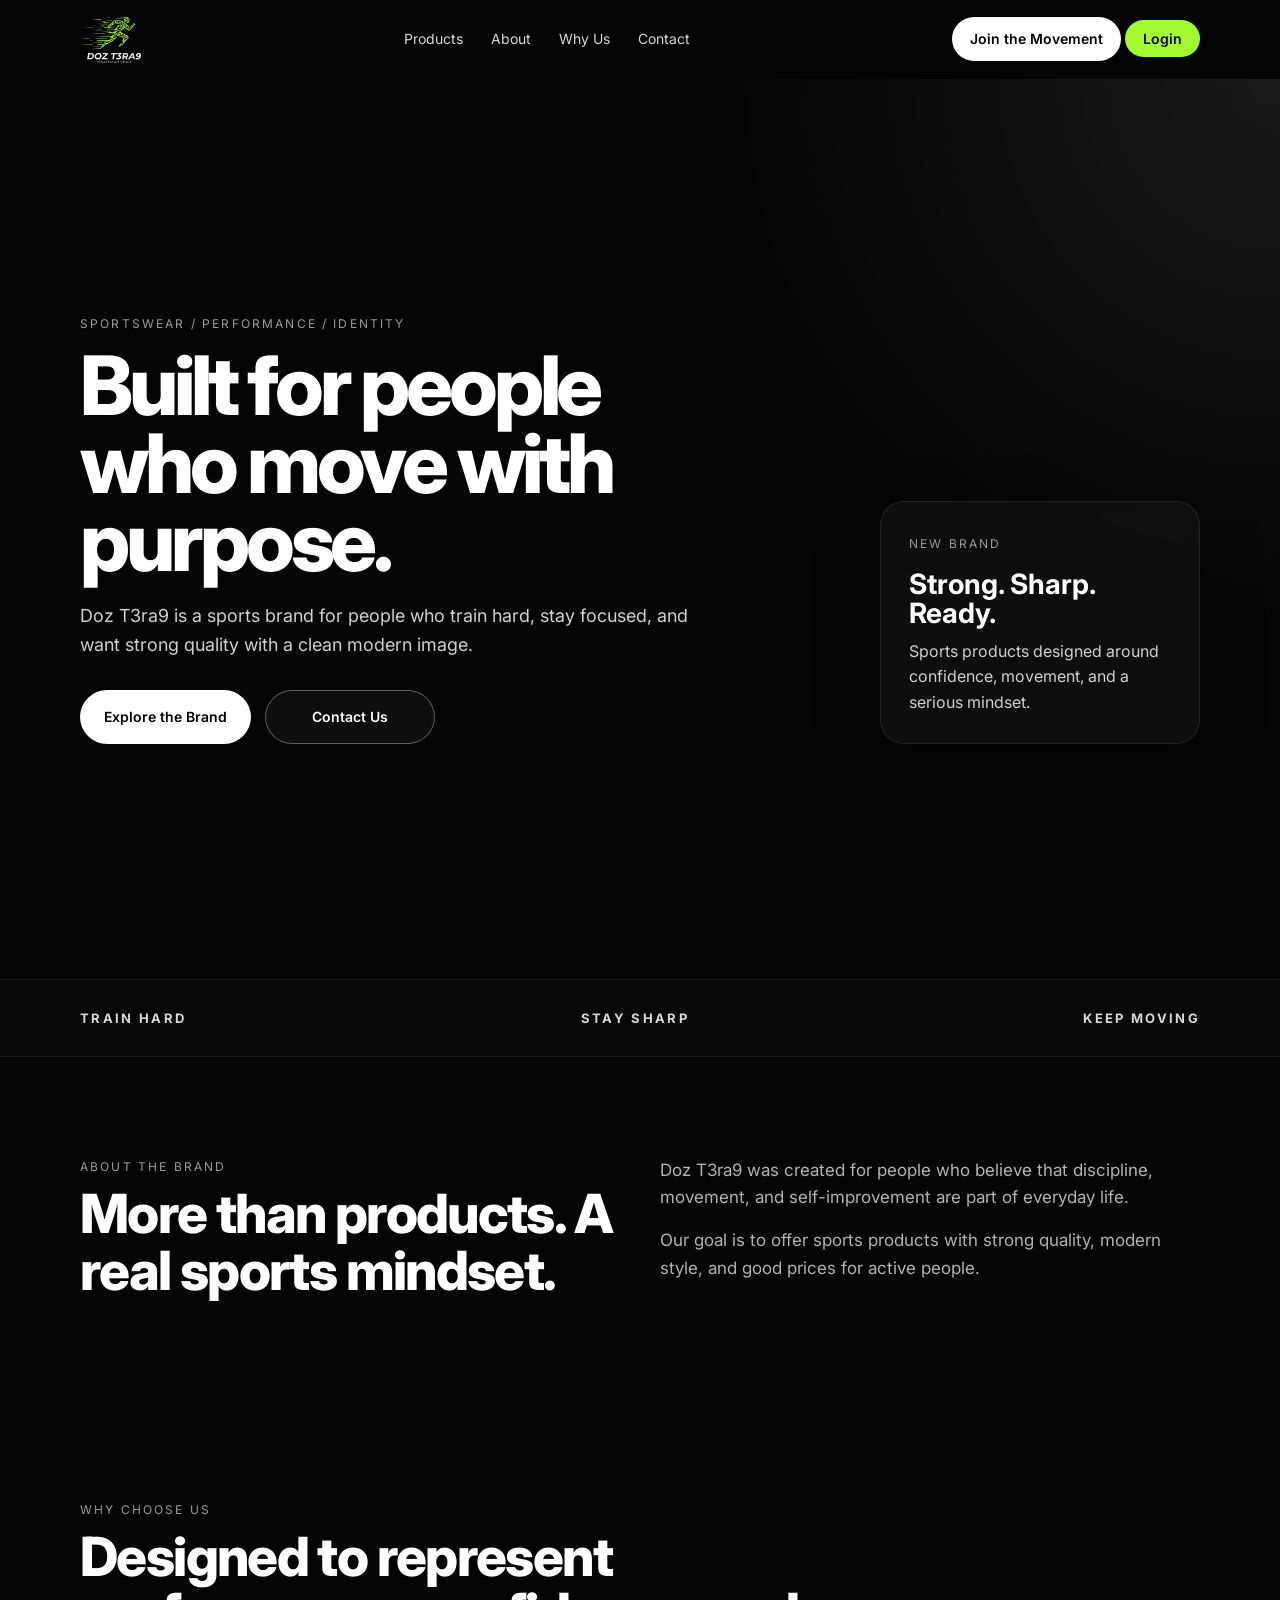
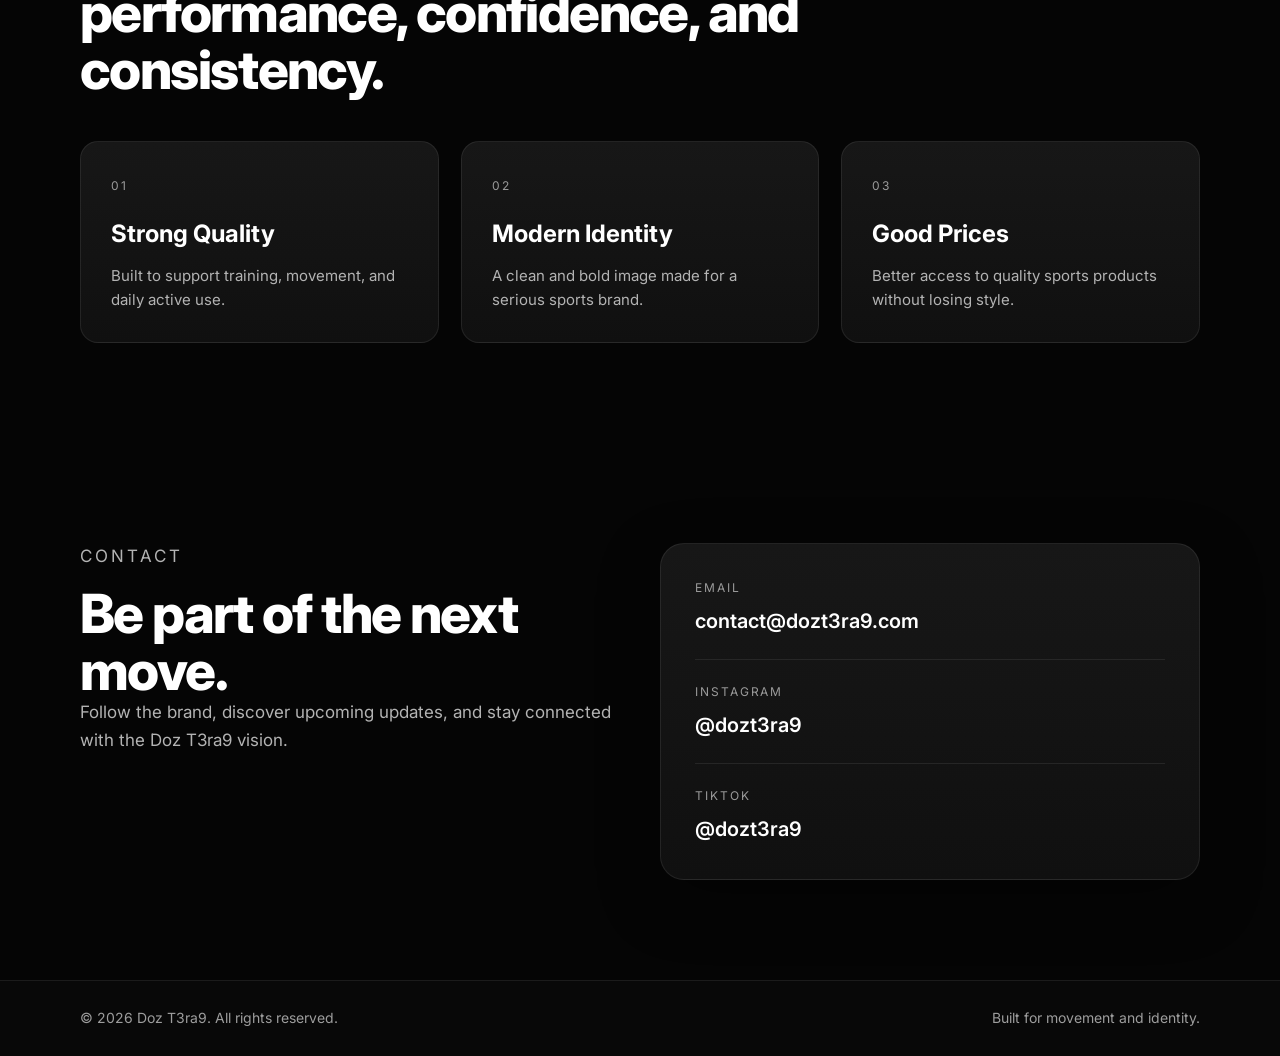
==== index.html @ 6616619d "Add files via upload" ====
<!DOCTYPE html>
<html lang="en">
<head>
  <meta charset="UTF-8" />
  <meta name="viewport" content="width=device-width, initial-scale=1.0" />
  <title>Doz T3ra9</title>
  <meta
    name="description"
    content="Doz T3ra9 is a modern sports brand built for performance, confidence, and movement."
  />
  <link rel="preconnect" href="https://fonts.googleapis.com" />
  <link rel="preconnect" href="https://fonts.gstatic.com" crossorigin />
  <link
    href="https://fonts.googleapis.com/css2?family=Inter:wght@400;500;600;700;800&display=swap"
    rel="stylesheet"
  />
  <link rel="stylesheet" href="style.css" />
</head>
<body>
  <header class="header">
    <div class="container header-container">
      <a href="#home" class="logo">
        <img src="images/logo.png" alt="Doz T3ra9 logo">
      </a>

      <nav class="nav">
  <a href="products.html">Products</a>
  <a href="#about">About</a>
  <a href="#values">Why Us</a>
  <a href="#contact">Contact</a>
</nav>

<div class="header-actions">
  
  <a href="#contact" class="header-cta">Join the Movement</a>
  <a href="login.html" class="header-login">Login</a>
</div>

      <button class="menu-toggle" id="menu-toggle">☰</button>
    </div>

    <div class="mobile-menu" id="mobile-menu">
  <a href="products.html">Products</a>
  <a href="#about">About</a>
  <a href="#values">Why Us</a>
  <a href="#contact">Contact</a>
</div>
  </header>

  <main>
    <section class="hero" id="home">
      <div class="hero-overlay"></div>

      <div class="container hero-container">
        <div class="hero-text reveal">
          <p class="eyebrow">SPORTSWEAR / PERFORMANCE / IDENTITY</p>
          <h1>Built for people who move with purpose.</h1>
          <p class="hero-description">
            Doz T3ra9 is a sports brand for people who train hard, stay focused,
            and want strong quality with a clean modern image.
          </p>

          <div class="hero-buttons">
            <a href="#about" class="btn btn-primary">Explore the Brand</a>
            <a href="#contact" class="btn btn-secondary">Contact Us</a>
          </div>
        </div>

        <div class="hero-card reveal">
          <span class="mini-label">NEW BRAND</span>
          <h3>Strong. Sharp. Ready.</h3>
          <p>
            Sports products designed around confidence, movement, and a serious mindset.
          </p>
        </div>
      </div>
    </section>

    <section class="brand-strip">
      <div class="container brand-strip-container">
        
        <span>TRAIN HARD</span>
        <span>STAY SHARP</span>
        <span>KEEP MOVING</span>
      </div>
    </section>

    <section class="about section" id="about">
      <div class="container about-grid">
        <div class="about-left reveal">
          <p class="section-label">ABOUT THE BRAND</p>
          <h2>More than products. A real sports mindset.</h2>
        </div>

        <div class="about-right reveal">
          <p>
            Doz T3ra9 was created for people who believe that discipline,
            movement, and self-improvement are part of everyday life.
          </p>
          <p>
            Our goal is to offer sports products with strong quality,
            modern style, and good prices for active people.
          </p>
        </div>
      </div>
    </section>

    <section class="values section" id="values">
      <div class="container">
        <div class="section-head reveal">
          <p class="section-label">WHY CHOOSE US</p>
          <h2>Designed to represent performance, confidence, and consistency.</h2>
        </div>

        <div class="values-grid">
          <article class="value-card reveal">
            <span class="value-number">01</span>
            <h3>Strong Quality</h3>
            <p>
              Built to support training, movement, and daily active use.
            </p>
          </article>

          <article class="value-card reveal">
            <span class="value-number">02</span>
            <h3>Modern Identity</h3>
            <p>
              A clean and bold image made for a serious sports brand.
            </p>
          </article>

          <article class="value-card reveal">
            <span class="value-number">03</span>
            <h3>Good Prices</h3>
            <p>
              Better access to quality sports products without losing style.
            </p>
          </article>
        </div>
      </div>
    </section>

    <section class="contact section" id="contact">
      <div class="container contact-grid">
        <div class="contact-text reveal">
          <p class="section-label">CONTACT</p>
          <h2>Be part of the next move.</h2>
          <p>
            Follow the brand, discover upcoming updates, and stay connected with
            the Doz T3ra9 vision.
          </p>
        </div>

        <div class="contact-card reveal">
          <div class="contact-item">
            <span>Email</span>
            <p>contact@dozt3ra9.com</p>
          </div>

          <div class="contact-item">
            <span>Instagram</span>
            <p>@dozt3ra9</p>
          </div>

          <div class="contact-item">
            <span>TikTok</span>
            <p>@dozt3ra9</p>
          </div>
        </div>
      </div>
    </section>
  </main>

  <footer class="footer">
    <div class="container footer-container">
      <p>© 2026 Doz T3ra9. All rights reserved.</p>
      <p>Built for movement and identity.</p>
    </div>
  </footer>

  <script src="script.js"></script>
</body>
</html>
---- style.css ----
:root {
  --bg: #050505;
  --surface: #101010;
  --surface-2: #171717;
  --text: #ffffff;
  --muted: #b3b3b3;
  --line: rgba(255, 255, 255, 0.08);
  --accent: #ffffff;
  --shadow: 0 20px 60px rgba(0, 0, 0, 0.35);
  --radius: 18px;
}

* {
  margin: 0;
  padding: 0;
  box-sizing: border-box;
}

html {
  scroll-behavior: smooth;
}

body {
  font-family: "Inter", sans-serif;
  background: var(--bg);
  color: var(--text);
  line-height: 1.6;
}

a {
  color: inherit;
  text-decoration: none;
}

img {
  max-width: 100%;
  display: block;
}

.container {
  width: min(1120px, 90%);
  margin: 0 auto;
}

.section {
  padding: 100px 0;
}

.section-label,
.eyebrow,
.mini-label,
.value-number {
  font-size: 12px;
  letter-spacing: 0.18em;
  text-transform: uppercase;
  color: #9a9a9a;
}

.section-head {
  max-width: 760px;
  margin-bottom: 42px;
}

.section-head h2,
.about-left h2,
.contact-text h2 {
  font-size: clamp(32px, 5vw, 54px);
  line-height: 1.05;
  font-weight: 800;
  letter-spacing: -0.03em;
  margin-top: 10px;
}

/* Header */
.header {
  position: sticky;
  top: 0;
  z-index: 1000;
  backdrop-filter: blur(14px);
  background: rgba(5, 5, 5, 0.72);
  border-bottom: 1px solid transparent;
  transition: 0.3s ease;
}

.header.scrolled {
  border-bottom: 1px solid var(--line);
  box-shadow: 0 12px 30px rgba(0, 0, 0, 0.22);
}

.header-container {
  min-height: 78px;
  display: flex;
  align-items: center;
  justify-content: space-between;
  gap: 20px;
}

.logo {
  display: flex;
  align-items: center;
}

.logo img {
  height: 52px;
  width: auto;
  display: block;
  object-fit: contain;
  transition: transform 0.3s ease, filter 0.3s ease;
}

.logo img:hover {
  transform: scale(1.06);
  filter: drop-shadow(0 0 10px rgba(0, 255, 136, 0.45));
}


.nav {
  display: flex;
  align-items: center;
  gap: 28px;
}

.nav a {
  color: #d8d8d8;
  font-size: 14px;
  transition: 0.25s ease;
}

.nav a:hover {
  color: var(--text);
}

.header-cta,
.btn {
  display: inline-flex;
  align-items: center;
  justify-content: center;
  border-radius: 999px;
  transition: 0.25s ease;
  font-weight: 600;
}

.header-cta {
  padding: 11px 18px;
  background: var(--accent);
  color: #000;
  font-size: 14px;
  border-radius: 999px;
  transition: transform 0.25s ease, box-shadow 0.25s ease;
}

.header-cta:hover {
  transform: translateY(-2px);
  box-shadow: 0 10px 20px rgba(255, 255, 255, 0.18);
}




.header-login {
  padding: 10px 18px;
  border-radius: 999px;
  background: #a2fa33;
  color: black;
  font-size: 14px;
  font-weight: 600;
  transition: transform 0.25s ease, box-shadow 0.25s ease;
}

.header-login:hover {
  transform: translateY(-2px) scale(1.03);
  box-shadow: 0 0 15px rgba(0, 255, 136, 0.6);
}




.header-cta:hover {
  transform: translateY(-2px);
}

.menu-toggle {
  display: none;
  background: transparent;
  border: none;
  color: white;
  font-size: 26px;
  cursor: pointer;
}

.mobile-menu {
  display: none;
  border-top: 1px solid var(--line);
  background: rgba(5, 5, 5, 0.96);
  padding: 10px 5%;
}



.mobile-menu a {
  display: block;
  padding: 14px 0;
  color: #ddd;
  border-bottom: 1px solid rgba(255, 255, 255, 0.05);
}

.mobile-menu.show {
  display: block;
}

/* Hero */
.hero {
  position: relative;
  min-height: 100vh;
  display: flex;
  align-items: center;
  overflow: hidden;
  background:
    linear-gradient(to right, rgba(5, 5, 5, 0.88), rgba(5, 5, 5, 0.55)),
    url("https://images.unsplash.com/photo-1517836357463-d25dfeac3438?auto=format&fit=crop&w=1600&q=80")
    center/cover no-repeat;
}

.hero-overlay {
  position: absolute;
  inset: 0;
  background:
    radial-gradient(circle at top right, rgba(255, 255, 255, 0.08), transparent 35%),
    linear-gradient(to top, rgba(5, 5, 5, 0.8), transparent);
  pointer-events: none;
}

.hero-container {
  position: relative;
  z-index: 1;
  display: grid;
  grid-template-columns: 1.25fr 0.75fr;
  gap: 36px;
  align-items: end;
  padding: 60px 0;
}

.hero-text {
  max-width: 760px;
}

.hero h1 {
  margin-top: 14px;
  font-size: clamp(42px, 7vw, 82px);
  line-height: 0.95;
  font-weight: 800;
  letter-spacing: -0.05em;
}

.hero-description {
  margin-top: 22px;
  max-width: 620px;
  font-size: 18px;
  color: #d0d0d0;
}

.hero-buttons {
  display: flex;
  flex-wrap: wrap;
  gap: 14px;
  margin-top: 30px;
}

.btn {
  min-width: 170px;
  padding: 15px 24px;
  font-size: 14px;
}

.btn-primary {
  background: #fff;
  color: #000;
}

.btn-primary:hover {
  transform: translateY(-3px);
}

.btn-secondary {
  border: 1px solid rgba(255, 255, 255, 0.32);
  color: white;
  background: rgba(255, 255, 255, 0.04);
}

.btn-secondary:hover {
  background: rgba(255, 255, 255, 0.08);
}

.hero-card {
  justify-self: end;
  max-width: 320px;
  background: rgba(18, 18, 18, 0.72);
  border: 1px solid rgba(255, 255, 255, 0.08);
  border-radius: 24px;
  padding: 28px;
  box-shadow: var(--shadow);
  backdrop-filter: blur(8px);
}

.hero-card h3 {
  margin: 14px 0 10px;
  font-size: 28px;
  line-height: 1.05;
  font-weight: 700;
}

.hero-card p {
  color: #d0d0d0;
}

/* Brand strip */
.brand-strip {
  border-top: 1px solid var(--line);
  border-bottom: 1px solid var(--line);
  background: #080808;
}

.brand-strip-container {
  min-height: 76px;
  display: flex;
  flex-wrap: wrap;
  align-items: center;
  justify-content: space-between;
  gap: 18px;
  font-size: 13px;
  font-weight: 700;
  letter-spacing: 0.18em;
  text-transform: uppercase;
  color: #d8d8d8;
}

/* About / Contact */
.about-grid,
.contact-grid {
  display: grid;
  grid-template-columns: 1fr 1fr;
  gap: 40px;
  align-items: start;
}

.about-right p,
.contact-text p {
  color: var(--muted);
  font-size: 17px;
  margin-bottom: 16px;
  max-width: 560px;
}

/* Values */
.values-grid {
  display: grid;
  grid-template-columns: repeat(3, 1fr);
  gap: 22px;
}

.value-card {
  background: linear-gradient(180deg, var(--surface-2), var(--surface));
  border: 1px solid var(--line);
  border-radius: var(--radius);
  padding: 30px;
  transition: transform 0.3s ease, border-color 0.3s ease, box-shadow 0.3s ease;
}

.value-card:hover {
  transform: translateY(-8px);
  border-color: rgba(0, 255, 136, 0.35);
  box-shadow: 0 18px 35px rgba(0, 0, 0, 0.3);
}


.value-card h3 {
  margin: 18px 0 10px;
  font-size: 24px;
  font-weight: 700;
}

.value-card p {
  color: var(--muted);
  font-size: 15px;
}

/* Contact card */
.contact-card {
  background: linear-gradient(180deg, #171717, #101010);
  border: 1px solid var(--line);
  border-radius: 24px;
  padding: 34px;
  box-shadow: var(--shadow);
}

.contact-item + .contact-item {
  margin-top: 22px;
  padding-top: 22px;
  border-top: 1px solid rgba(255, 255, 255, 0.08);
}

.contact-item span {
  display: block;
  color: #9a9a9a;
  font-size: 12px;
  text-transform: uppercase;
  letter-spacing: 0.16em;
  margin-bottom: 8px;
}

.contact-item p {
  font-size: 20px;
  font-weight: 600;
}

/* Footer */
.footer {
  border-top: 1px solid var(--line);
  padding: 26px 0;
  background: #080808;
}

.footer-container {
  display: flex;
  justify-content: space-between;
  gap: 20px;
  flex-wrap: wrap;
  color: #9d9d9d;
  font-size: 14px;
}

/* Reveal */
.reveal {
  opacity: 0;
  transform: translateY(34px);
  transition: opacity 0.8s ease, transform 0.8s ease;
}

.reveal.active {
  opacity: 1;
  transform: translateY(0);
}

/* Responsive */
@media (max-width: 980px) {
  .hero-container,
  .about-grid,
  .contact-grid,
  .values-grid,
  .products-grid {
    grid-template-columns: 1fr;
  }

  .product-card,
  .hero-card {
    width: 100%;
    max-width: 100%;
  }

  .hero-card {
    justify-self: start;
  }

  .nav,
  .header-actions {
    display: none;
  }

  .menu-toggle {
    display: block;
  }

  .section {
    padding: 80px 0;
  }

  .brand-strip-container {
    justify-content: center;
  }
}


@media (max-width: 640px) {
  .header-container {
    min-height: 70px;
  }

  .hero {
    min-height: 92vh;
  }

  .hero-description {
    font-size: 16px;
  }

  .btn {
    width: 100%;
  }

  .hero-buttons {
    flex-direction: column;
  }

  .contact-card,
  .value-card,
  .hero-card {
    border-radius: 18px;
  }

  .logo img {
    height: 28px;
  }
}
 @media (max-width: 640px) {
  .header-container {
    min-height: 70px;
  }

  .hero {
    min-height: 92vh;
  }

  .hero-description {
    font-size: 16px;
  }

  .btn {
    width: 100%;
  }

  .hero-buttons {
    flex-direction: column;
  }

  .contact-card,
  .value-card,
  .hero-card,
  .product-card {
    border-radius: 18px;
  }

  .logo img {
    height: 28px;
  }
}

@keyframes fadeUp {
  from {
    opacity: 0;
    transform: translateY(35px);
  }
  to {
    opacity: 1;
    transform: translateY(0);
  }
}

.hero-text {
  animation: fadeUp 1s ease forwards;
}

.hero-card {
  animation: fadeUp 1.2s ease forwards;
}

.products-grid {
  display: grid;
  grid-template-columns: repeat(3, 1fr);
  gap: 25px;
  margin-top: 30px;
}

.product-card {
  background: #111;
  padding: 20px;
  border-radius: 10px;
  text-align: center;
  transition: 0.3s ease;
}

.product-card img {
  width: 100%;
  height: 220px;
  object-fit: cover;
  border-radius: 12px;
  margin-bottom: 15px;
}

.product-card h3 {
  margin-top: 15px;
}

.product-card p {
  opacity: 0.7;
  font-size: 14px;
}

.price {
  display: block;
  margin: 10px 0;
  font-weight: bold;
  color: #a2fa33;
}

.buy-btn {
  padding: 10px 15px;
  border: none;
  border-radius: 20px;
  background: #a2fa33;
  color: black;
  font-weight: 600;
  cursor: pointer;
  transition: transform 0.25s ease, box-shadow 0.25s ease;
}

.buy-btn:hover {
  transform: translateY(-2px) scale(1.03);
  box-shadow: 0 0 15px rgba(162, 250, 51, 0.6);
}

.product-card:hover {
  transform: translateY(-10px) scale(1.02);
  box-shadow: 0 20px 40px rgba(0, 0, 0, 0.4);
}
@media (max-width: 768px) {
  .products-grid {
    grid-template-columns: 1fr !important;
    gap: 20px;
  }

  .product-card {
    width: 100%;
    max-width: 100%;
  }

  .product-card img {
    width: 100%;
    height: 260px;
    object-fit: cover;
  }

  .product-card h3,
  .product-card p,
  .price,
  .buy-btn {
    text-align: center;
  }
}
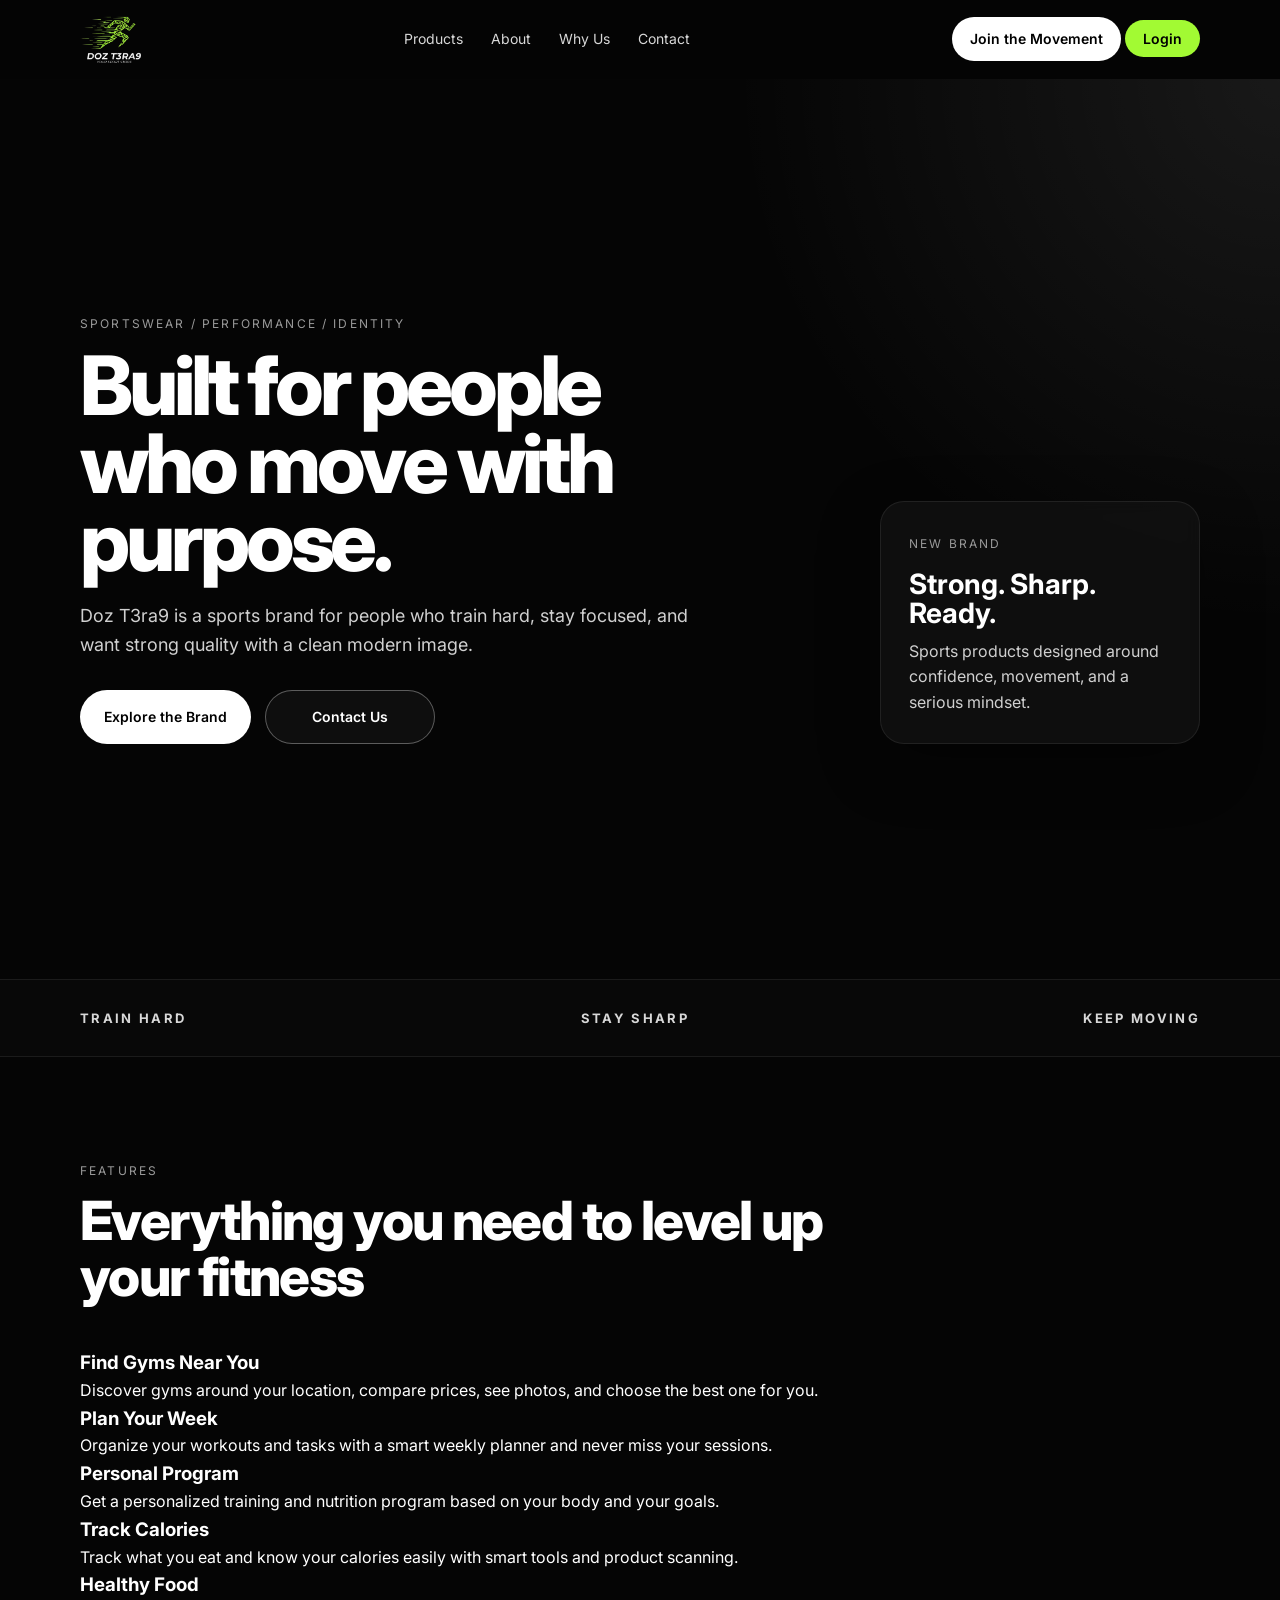
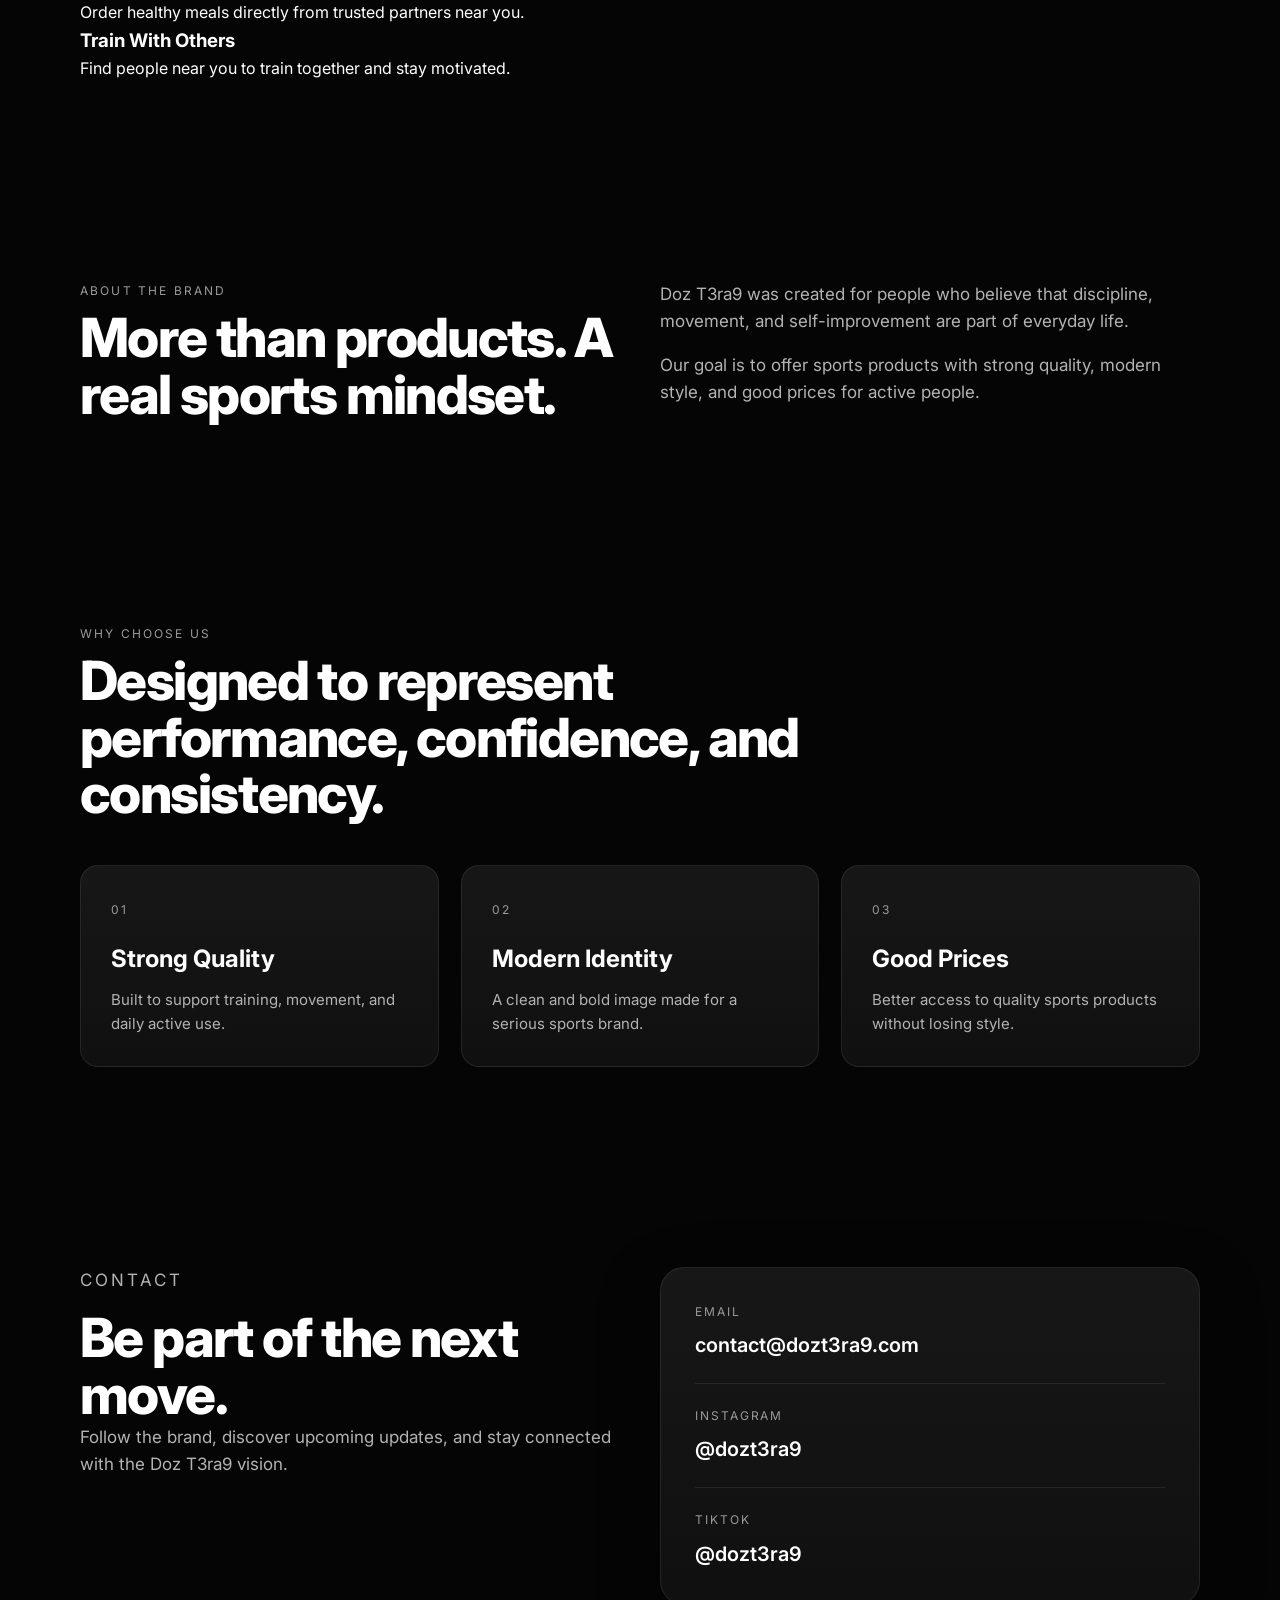
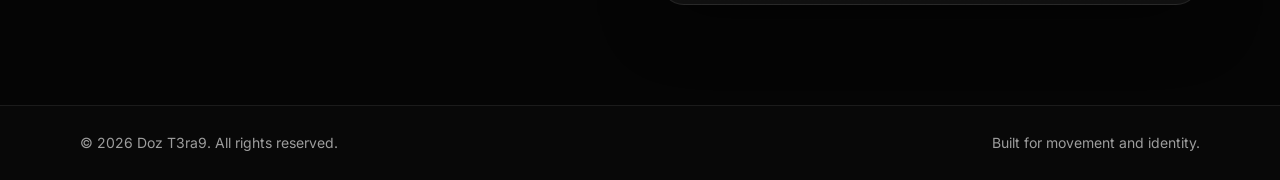
==== commit f9948bed: "Update index.html" ====
--- a/index.html
+++ b/index.html
@@ -84,6 +84,50 @@
         <span>KEEP MOVING</span>
       </div>
     </section>
+    <section class="features section" id="features">
+  <div class="container">
+
+    <div class="section-head reveal">
+      <span class="section-label">Features</span>
+      <h2>Everything you need to level up your fitness</h2>
+    </div>
+
+    <div class="features-grid">
+
+      <div class="feature-card reveal">
+        <h3>Find Gyms Near You</h3>
+        <p>Discover gyms around your location, compare prices, see photos, and choose the best one for you.</p>
+      </div>
+
+      <div class="feature-card reveal">
+        <h3>Plan Your Week</h3>
+        <p>Organize your workouts and tasks with a smart weekly planner and never miss your sessions.</p>
+      </div>
+
+      <div class="feature-card reveal">
+        <h3>Personal Program</h3>
+        <p>Get a personalized training and nutrition program based on your body and your goals.</p>
+      </div>
+
+      <div class="feature-card reveal">
+        <h3>Track Calories</h3>
+        <p>Track what you eat and know your calories easily with smart tools and product scanning.</p>
+      </div>
+
+      <div class="feature-card reveal">
+        <h3>Healthy Food</h3>
+        <p>Order healthy meals directly from trusted partners near you.</p>
+      </div>
+
+      <div class="feature-card reveal">
+        <h3>Train With Others</h3>
+        <p>Find people near you to train together and stay motivated.</p>
+      </div>
+
+    </div>
+
+  </div>
+</section>
 
     <section class="about section" id="about">
       <div class="container about-grid">
@@ -179,5 +223,6 @@
   </footer>
 
   <script src="script.js"></script>
+<!-- update -->
 </body>
-</html>+</html>
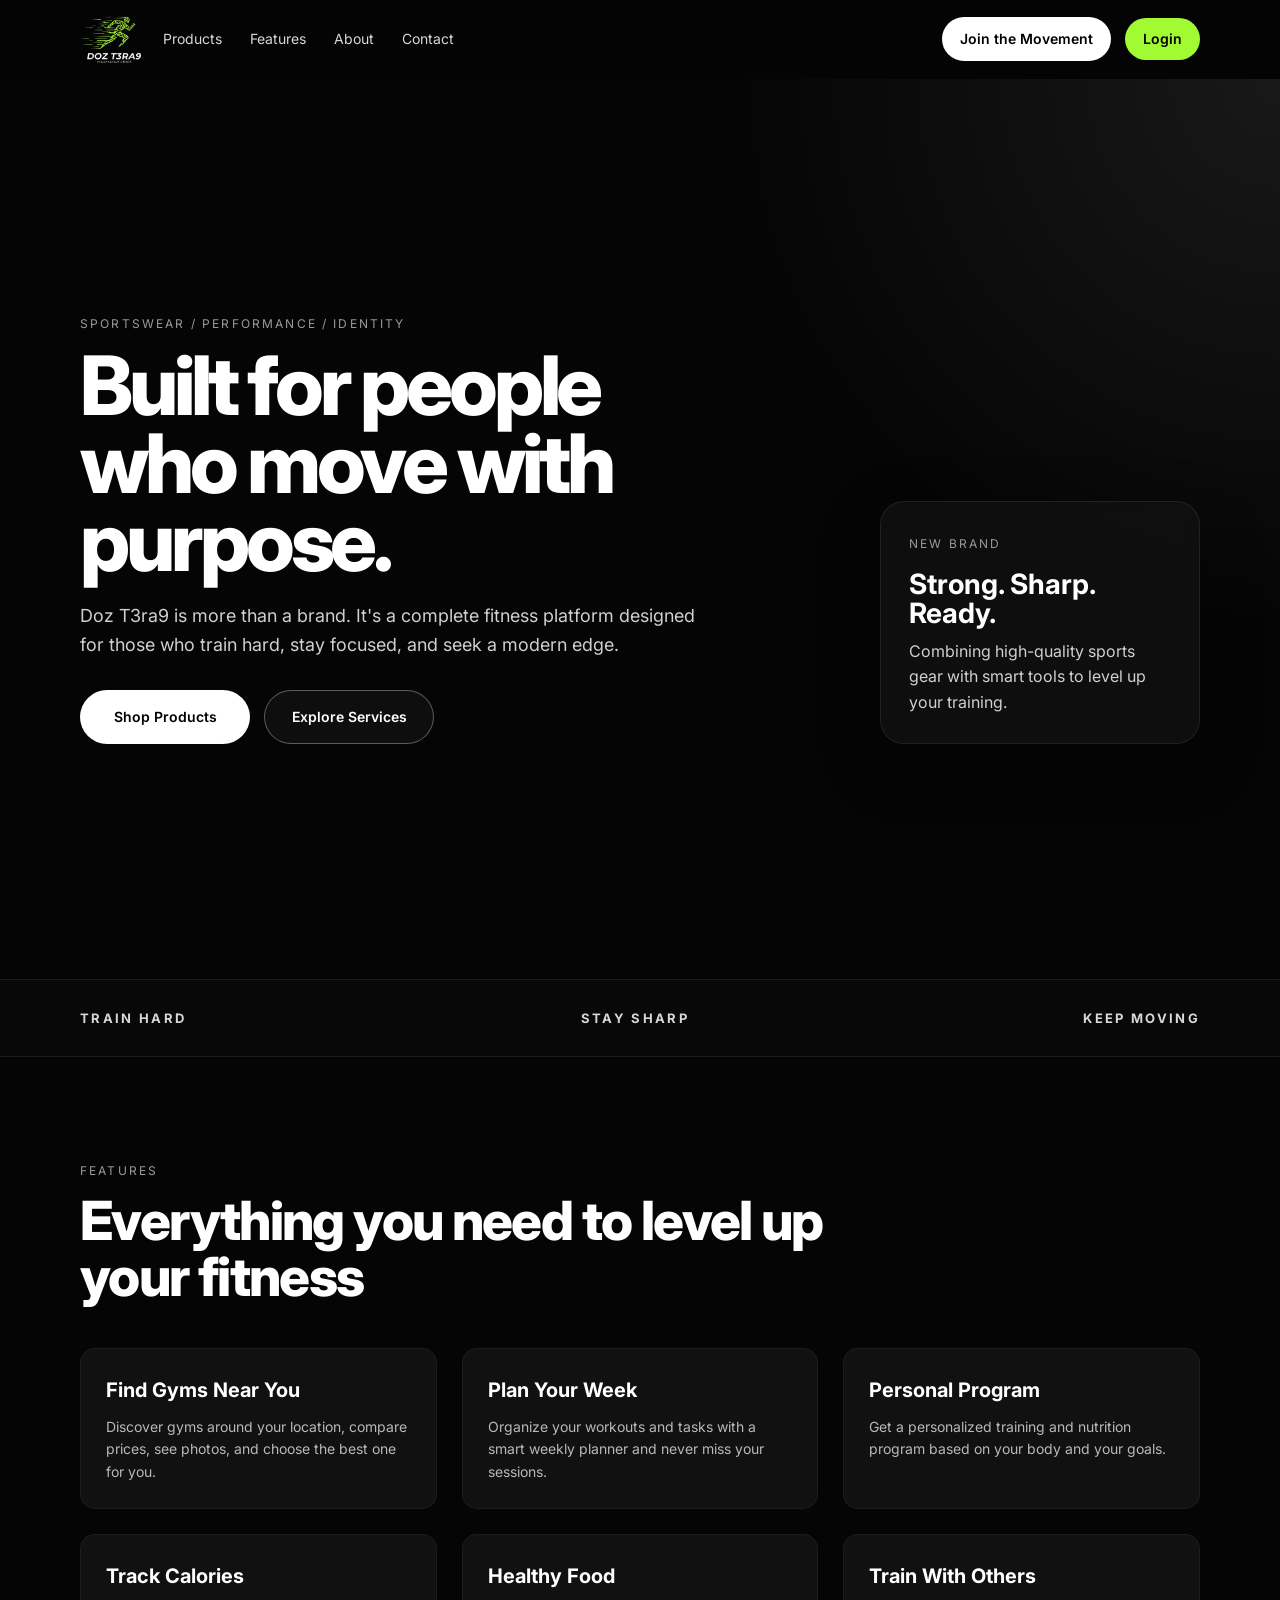
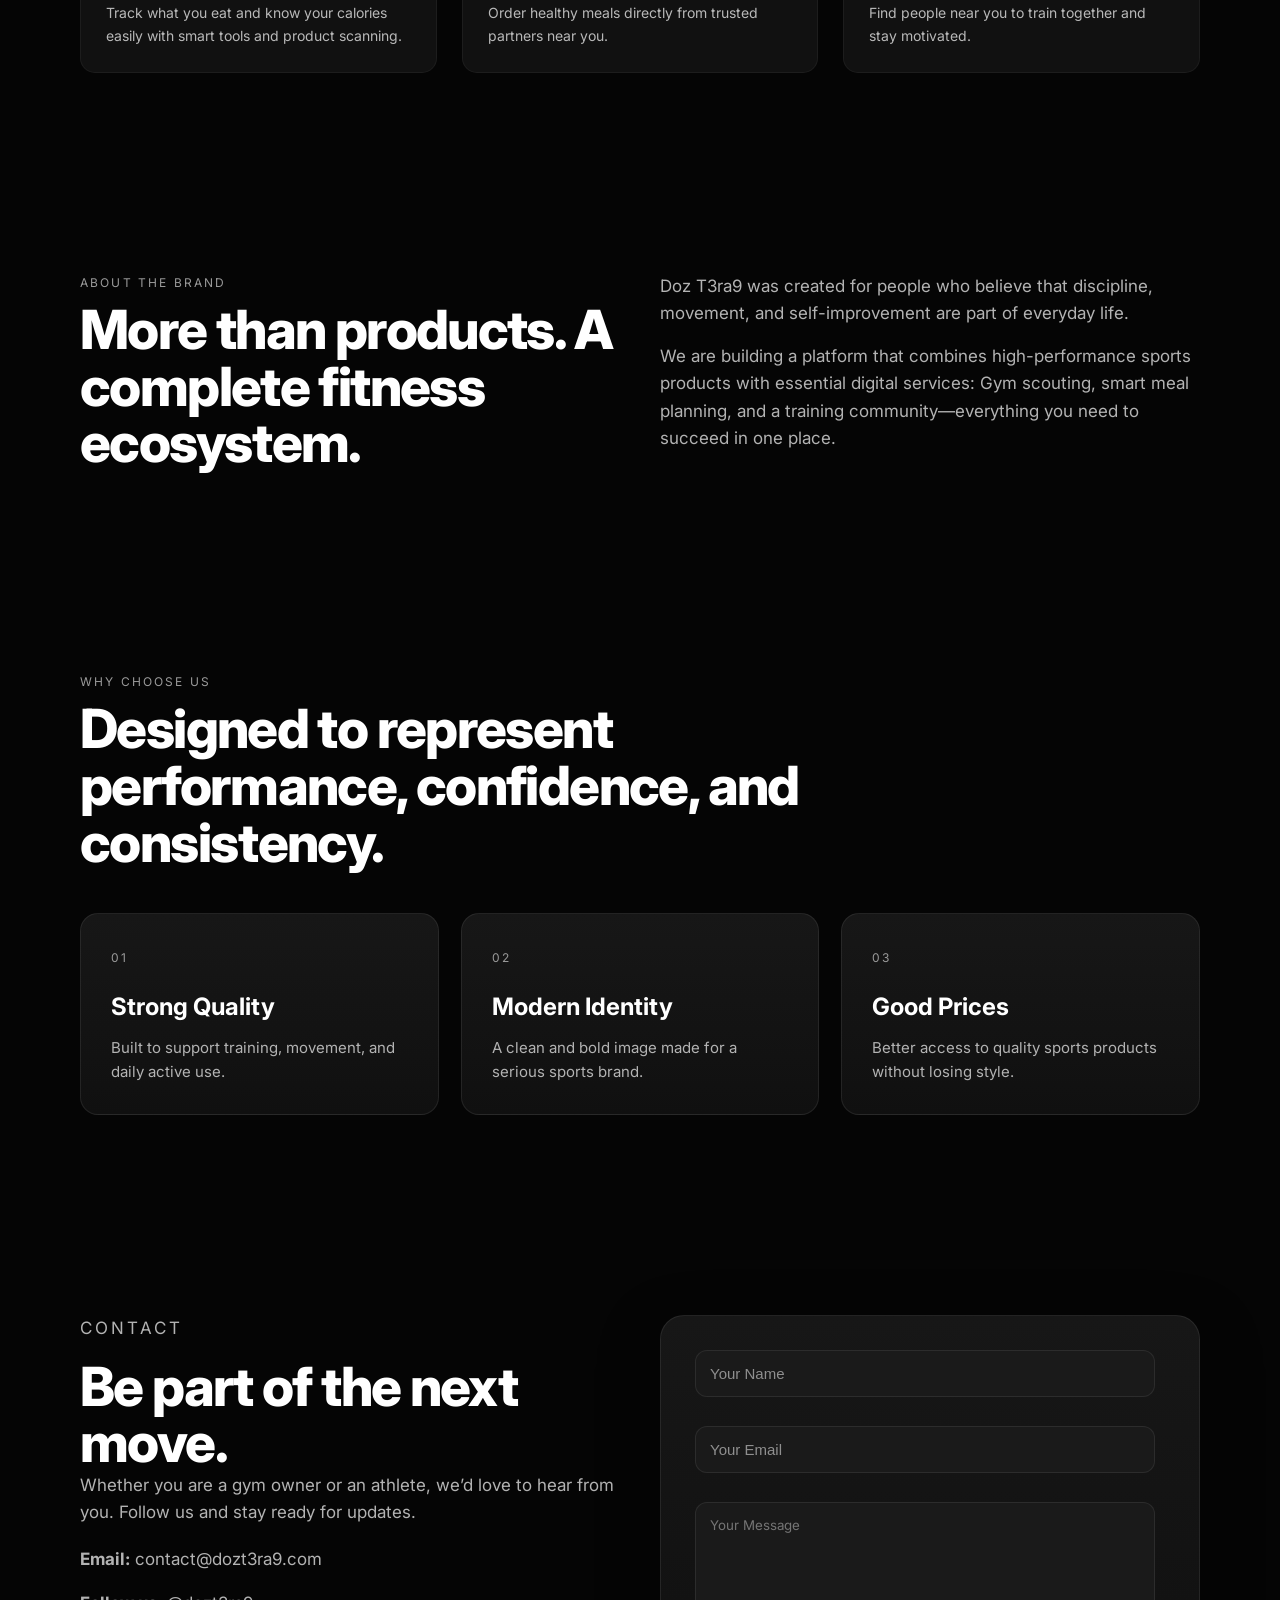
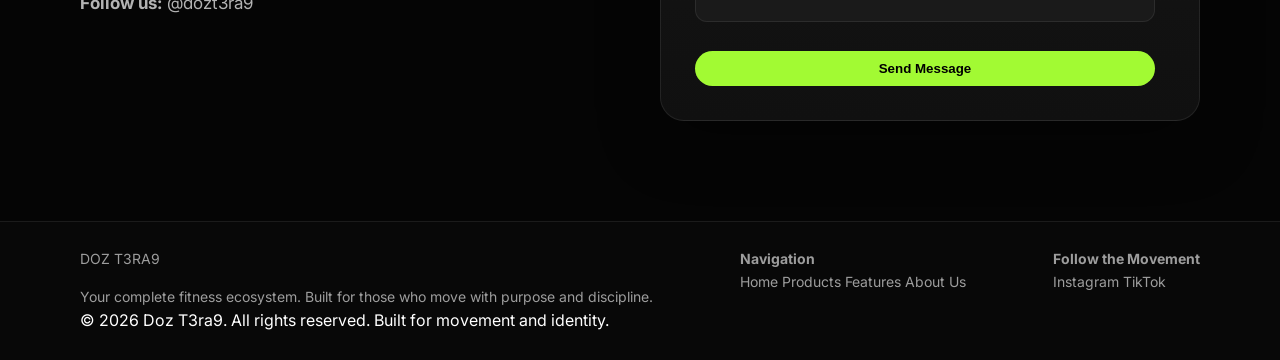
==== commit 7cbfea2b: "Update index.html" ====
--- a/index.html
+++ b/index.html
@@ -3,10 +3,10 @@
 <head>
   <meta charset="UTF-8" />
   <meta name="viewport" content="width=device-width, initial-scale=1.0" />
-  <title>Doz T3ra9</title>
+  <title>Doz T3ra9 | Fitness Ecosystem</title>
   <meta
     name="description"
-    content="Doz T3ra9 is a modern sports brand built for performance, confidence, and movement."
+    content="Doz T3ra9 is a modern sports brand and a complete fitness ecosystem built for performance and movement."
   />
   <link rel="preconnect" href="https://fonts.googleapis.com" />
   <link rel="preconnect" href="https://fonts.gstatic.com" crossorigin />
@@ -24,45 +24,43 @@
       </a>
 
       <nav class="nav">
-  <a href="products.html">Products</a>
-  <a href="#about">About</a>
-  <a href="#values">Why Us</a>
-  <a href="#contact">Contact</a>
-</nav>
-
-<div class="header-actions">
-  
-  <a href="#contact" class="header-cta">Join the Movement</a>
-  <a href="login.html" class="header-login">Login</a>
-</div>
+        <a href="products.html">Products</a>
+        <a href="#features">Features</a>
+        <a href="about.html">About</a>
+        <a href="#contact">Contact</a>
+      </nav>
+
+      <div class="header-actions">
+        <a href="#contact" class="header-cta">Join the Movement</a>
+        <a href="login.html" class="header-login">Login</a>
+      </div>
 
       <button class="menu-toggle" id="menu-toggle">☰</button>
     </div>
 
     <div class="mobile-menu" id="mobile-menu">
-  <a href="products.html">Products</a>
-  <a href="#about">About</a>
-  <a href="#values">Why Us</a>
-  <a href="#contact">Contact</a>
-</div>
+      <a href="products.html">Products</a>
+      <a href="#features">Features</a>
+      <a href="about.html">About</a>
+      <a href="#contact">Contact</a>
+      <a href="login.html">Login</a>
+    </div>
   </header>
 
   <main>
     <section class="hero" id="home">
       <div class="hero-overlay"></div>
-
       <div class="container hero-container">
         <div class="hero-text reveal">
           <p class="eyebrow">SPORTSWEAR / PERFORMANCE / IDENTITY</p>
           <h1>Built for people who move with purpose.</h1>
           <p class="hero-description">
-            Doz T3ra9 is a sports brand for people who train hard, stay focused,
-            and want strong quality with a clean modern image.
+            Doz T3ra9 is more than a brand. It's a complete fitness platform designed for those who train hard, stay focused, and seek a modern edge.
           </p>
 
           <div class="hero-buttons">
-            <a href="#about" class="btn btn-primary">Explore the Brand</a>
-            <a href="#contact" class="btn btn-secondary">Contact Us</a>
+            <a href="products.html" class="btn btn-primary">Shop Products</a>
+            <a href="#features" class="btn btn-secondary">Explore Services</a>
           </div>
         </div>
 
@@ -70,7 +68,7 @@
           <span class="mini-label">NEW BRAND</span>
           <h3>Strong. Sharp. Ready.</h3>
           <p>
-            Sports products designed around confidence, movement, and a serious mindset.
+            Combining high-quality sports gear with smart tools to level up your training.
           </p>
         </div>
       </div>
@@ -78,62 +76,53 @@
 
     <section class="brand-strip">
       <div class="container brand-strip-container">
-        
         <span>TRAIN HARD</span>
         <span>STAY SHARP</span>
         <span>KEEP MOVING</span>
       </div>
     </section>
+
     <section class="features section" id="features">
-  <div class="container">
-
-    <div class="section-head reveal">
-      <span class="section-label">Features</span>
-      <h2>Everything you need to level up your fitness</h2>
-    </div>
-
-    <div class="features-grid">
-
-      <div class="feature-card reveal">
-        <h3>Find Gyms Near You</h3>
-        <p>Discover gyms around your location, compare prices, see photos, and choose the best one for you.</p>
-      </div>
-
-      <div class="feature-card reveal">
-        <h3>Plan Your Week</h3>
-        <p>Organize your workouts and tasks with a smart weekly planner and never miss your sessions.</p>
-      </div>
-
-      <div class="feature-card reveal">
-        <h3>Personal Program</h3>
-        <p>Get a personalized training and nutrition program based on your body and your goals.</p>
-      </div>
-
-      <div class="feature-card reveal">
-        <h3>Track Calories</h3>
-        <p>Track what you eat and know your calories easily with smart tools and product scanning.</p>
-      </div>
-
-      <div class="feature-card reveal">
-        <h3>Healthy Food</h3>
-        <p>Order healthy meals directly from trusted partners near you.</p>
-      </div>
-
-      <div class="feature-card reveal">
-        <h3>Train With Others</h3>
-        <p>Find people near you to train together and stay motivated.</p>
-      </div>
-
-    </div>
-
-  </div>
-</section>
+      <div class="container">
+        <div class="section-head reveal">
+          <span class="section-label">Features</span>
+          <h2>Everything you need to level up your fitness</h2>
+        </div>
+
+        <div class="features-grid">
+          <div class="feature-card reveal">
+            <h3>Find Gyms Near You</h3>
+            <p>Discover gyms around your location, compare prices, see photos, and choose the best one for you.</p>
+          </div>
+          <div class="feature-card reveal">
+            <h3>Plan Your Week</h3>
+            <p>Organize your workouts and tasks with a smart weekly planner and never miss your sessions.</p>
+          </div>
+          <div class="feature-card reveal">
+            <h3>Personal Program</h3>
+            <p>Get a personalized training and nutrition program based on your body and your goals.</p>
+          </div>
+          <div class="feature-card reveal">
+            <h3>Track Calories</h3>
+            <p>Track what you eat and know your calories easily with smart tools and product scanning.</p>
+          </div>
+          <div class="feature-card reveal">
+            <h3>Healthy Food</h3>
+            <p>Order healthy meals directly from trusted partners near you.</p>
+          </div>
+          <div class="feature-card reveal">
+            <h3>Train With Others</h3>
+            <p>Find people near you to train together and stay motivated.</p>
+          </div>
+        </div>
+      </div>
+    </section>
 
     <section class="about section" id="about">
       <div class="container about-grid">
         <div class="about-left reveal">
           <p class="section-label">ABOUT THE BRAND</p>
-          <h2>More than products. A real sports mindset.</h2>
+          <h2>More than products. A complete fitness ecosystem.</h2>
         </div>
 
         <div class="about-right reveal">
@@ -142,8 +131,9 @@
             movement, and self-improvement are part of everyday life.
           </p>
           <p>
-            Our goal is to offer sports products with strong quality,
-            modern style, and good prices for active people.
+            We are building a platform that combines high-performance sports products 
+            with essential digital services: Gym scouting, smart meal planning, 
+            and a training community—everything you need to succeed in one place.
           </p>
         </div>
       </div>
@@ -160,25 +150,17 @@
           <article class="value-card reveal">
             <span class="value-number">01</span>
             <h3>Strong Quality</h3>
-            <p>
-              Built to support training, movement, and daily active use.
-            </p>
+            <p>Built to support training, movement, and daily active use.</p>
           </article>
-
           <article class="value-card reveal">
             <span class="value-number">02</span>
             <h3>Modern Identity</h3>
-            <p>
-              A clean and bold image made for a serious sports brand.
-            </p>
+            <p>A clean and bold image made for a serious sports brand.</p>
           </article>
-
           <article class="value-card reveal">
             <span class="value-number">03</span>
             <h3>Good Prices</h3>
-            <p>
-              Better access to quality sports products without losing style.
-            </p>
+            <p>Better access to quality sports products without losing style.</p>
           </article>
         </div>
       </div>
@@ -189,40 +171,55 @@
         <div class="contact-text reveal">
           <p class="section-label">CONTACT</p>
           <h2>Be part of the next move.</h2>
-          <p>
-            Follow the brand, discover upcoming updates, and stay connected with
-            the Doz T3ra9 vision.
-          </p>
+          <p>Whether you are a gym owner or an athlete, we’d love to hear from you. Follow us and stay ready for updates.</p>
+          
+          <div class="contact-info-small" style="margin-top: 20px;">
+            <p><strong>Email:</strong> contact@dozt3ra9.com</p>
+            <p><strong>Follow us:</strong> @dozt3ra9</p>
+          </div>
         </div>
 
         <div class="contact-card reveal">
-          <div class="contact-item">
-            <span>Email</span>
-            <p>contact@dozt3ra9.com</p>
-          </div>
-
-          <div class="contact-item">
-            <span>Instagram</span>
-            <p>@dozt3ra9</p>
-          </div>
-
-          <div class="contact-item">
-            <span>TikTok</span>
-            <p>@dozt3ra9</p>
-          </div>
+          <form class="login-form" style="background: transparent; border: none; padding: 0; box-shadow: none;">
+            <input type="text" placeholder="Your Name" required style="width: 100%; padding: 14px; border-radius: 12px; background: #1a1a1a; color: white; border: 1px solid rgba(255,255,255,0.08); margin-bottom: 15px;">
+            <input type="email" placeholder="Your Email" required style="width: 100%; padding: 14px; border-radius: 12px; background: #1a1a1a; color: white; border: 1px solid rgba(255,255,255,0.08); margin-bottom: 15px;">
+            <textarea placeholder="Your Message" style="width: 100%; padding: 14px; border-radius: 12px; background: #1a1a1a; color: white; border: 1px solid rgba(255,255,255,0.08); margin-bottom: 15px; height: 120px; font-family: inherit; resize: none;"></textarea>
+            <button type="submit" class="buy-btn" style="width: 100%;">Send Message</button>
+          </form>
         </div>
       </div>
     </section>
   </main>
 
-  <footer class="footer">
-    <div class="container footer-container">
-      <p>© 2026 Doz T3ra9. All rights reserved.</p>
-      <p>Built for movement and identity.</p>
-    </div>
-  </footer>
+ <footer class="footer section">
+  <div class="container footer-container">
+    <div class="footer-brand">
+      <div class="logo" style="margin-bottom: 15px;">DOZ T3RA9</div>
+      <p>Your complete fitness ecosystem. Built for those who move with purpose and discipline.</p>
+    </div>
+    
+    <div class="footer-links">
+      <h4>Navigation</h4>
+      <a href="#home">Home</a>
+      <a href="products.html">Products</a>
+      <a href="#features">Features</a>
+      <a href="about.html">About Us</a>
+    </div>
+    
+    <div class="footer-social">
+      <h4>Follow the Movement</h4>
+      <a href="#" target="_blank">Instagram</a>
+      <a href="#" target="_blank">TikTok</a>
+    </div>
+  </div>
+
+  <div class="footer-bottom">
+    <div class="container">
+      <p>© 2026 Doz T3ra9. All rights reserved. Built for movement and identity.</p>
+    </div>
+  </div>
+</footer>
 
   <script src="script.js"></script>
-<!-- update -->
 </body>
 </html>
--- a/style.css
+++ b/style.css
@@ -113,7 +113,6 @@
   filter: drop-shadow(0 0 10px rgba(0, 255, 136, 0.45));
 }
 
-
 .nav {
   display: flex;
   align-items: center;
@@ -128,6 +127,13 @@
 
 .nav a:hover {
   color: var(--text);
+}
+
+.header-actions {
+  display: flex;
+  align-items: center;
+  gap: 14px;
+  margin-left: auto;
 }
 
 .header-cta,
@@ -145,7 +151,6 @@
   background: var(--accent);
   color: #000;
   font-size: 14px;
-  border-radius: 999px;
   transition: transform 0.25s ease, box-shadow 0.25s ease;
 }
 
@@ -153,9 +158,6 @@
   transform: translateY(-2px);
   box-shadow: 0 10px 20px rgba(255, 255, 255, 0.18);
 }
-
-
-
 
 .header-login {
   padding: 10px 18px;
@@ -169,14 +171,7 @@
 
 .header-login:hover {
   transform: translateY(-2px) scale(1.03);
-  box-shadow: 0 0 15px rgba(0, 255, 136, 0.6);
-}
-
-
-
-
-.header-cta:hover {
-  transform: translateY(-2px);
+  box-shadow: 0 0 15px rgba(162, 250, 51, 0.6);
 }
 
 .menu-toggle {
@@ -194,8 +189,6 @@
   background: rgba(5, 5, 5, 0.96);
   padding: 10px 5%;
 }
-
-
 
 .mobile-menu a {
   display: block;
@@ -372,7 +365,6 @@
   box-shadow: 0 18px 35px rgba(0, 0, 0, 0.3);
 }
 
-
 .value-card h3 {
   margin: 18px 0 10px;
   font-size: 24px;
@@ -384,185 +376,39 @@
   font-size: 15px;
 }
 
-/* Contact card */
-.contact-card {
-  background: linear-gradient(180deg, #171717, #101010);
-  border: 1px solid var(--line);
-  border-radius: 24px;
-  padding: 34px;
-  box-shadow: var(--shadow);
-}
-
-.contact-item + .contact-item {
-  margin-top: 22px;
-  padding-top: 22px;
-  border-top: 1px solid rgba(255, 255, 255, 0.08);
-}
-
-.contact-item span {
-  display: block;
-  color: #9a9a9a;
-  font-size: 12px;
-  text-transform: uppercase;
-  letter-spacing: 0.16em;
-  margin-bottom: 8px;
-}
-
-.contact-item p {
+/* Features */
+.features-grid {
+  display: grid;
+  grid-template-columns: repeat(3, 1fr);
+  gap: 25px;
+  margin-top: 40px;
+}
+
+.feature-card {
+  background: #111;
+  padding: 25px;
+  border-radius: 15px;
+  transition: 0.3s ease;
+  border: 1px solid rgba(255, 255, 255, 0.05);
+}
+
+.feature-card h3 {
+  margin-bottom: 10px;
   font-size: 20px;
-  font-weight: 600;
-}
-
-/* Footer */
-.footer {
-  border-top: 1px solid var(--line);
-  padding: 26px 0;
-  background: #080808;
-}
-
-.footer-container {
-  display: flex;
-  justify-content: space-between;
-  gap: 20px;
-  flex-wrap: wrap;
-  color: #9d9d9d;
-  font-size: 14px;
-}
-
-/* Reveal */
-.reveal {
-  opacity: 0;
-  transform: translateY(34px);
-  transition: opacity 0.8s ease, transform 0.8s ease;
-}
-
-.reveal.active {
-  opacity: 1;
-  transform: translateY(0);
-}
-
-/* Responsive */
-@media (max-width: 980px) {
-  .hero-container,
-  .about-grid,
-  .contact-grid,
-  .values-grid,
-  .products-grid {
-    grid-template-columns: 1fr;
-  }
-
-  .product-card,
-  .hero-card {
-    width: 100%;
-    max-width: 100%;
-  }
-
-  .hero-card {
-    justify-self: start;
-  }
-
-  .nav,
-  .header-actions {
-    display: none;
-  }
-
-  .menu-toggle {
-    display: block;
-  }
-
-  .section {
-    padding: 80px 0;
-  }
-
-  .brand-strip-container {
-    justify-content: center;
-  }
-}
-
-
-@media (max-width: 640px) {
-  .header-container {
-    min-height: 70px;
-  }
-
-  .hero {
-    min-height: 92vh;
-  }
-
-  .hero-description {
-    font-size: 16px;
-  }
-
-  .btn {
-    width: 100%;
-  }
-
-  .hero-buttons {
-    flex-direction: column;
-  }
-
-  .contact-card,
-  .value-card,
-  .hero-card {
-    border-radius: 18px;
-  }
-
-  .logo img {
-    height: 28px;
-  }
-}
- @media (max-width: 640px) {
-  .header-container {
-    min-height: 70px;
-  }
-
-  .hero {
-    min-height: 92vh;
-  }
-
-  .hero-description {
-    font-size: 16px;
-  }
-
-  .btn {
-    width: 100%;
-  }
-
-  .hero-buttons {
-    flex-direction: column;
-  }
-
-  .contact-card,
-  .value-card,
-  .hero-card,
-  .product-card {
-    border-radius: 18px;
-  }
-
-  .logo img {
-    height: 28px;
-  }
-}
-
-@keyframes fadeUp {
-  from {
-    opacity: 0;
-    transform: translateY(35px);
-  }
-  to {
-    opacity: 1;
-    transform: translateY(0);
-  }
-}
-
-.hero-text {
-  animation: fadeUp 1s ease forwards;
-}
-
-.hero-card {
-  animation: fadeUp 1.2s ease forwards;
-}
-
+}
+
+.feature-card p {
+  font-size: 14px;
+  opacity: 0.7;
+}
+
+.feature-card:hover {
+  transform: translateY(-10px) scale(1.02);
+  border-color: #a2fa33;
+  box-shadow: 0 20px 40px rgba(0, 0, 0, 0.4);
+}
+
+/* Products */
 .products-grid {
   display: grid;
   grid-template-columns: repeat(3, 1fr);
@@ -622,6 +468,210 @@
   transform: translateY(-10px) scale(1.02);
   box-shadow: 0 20px 40px rgba(0, 0, 0, 0.4);
 }
+
+/* Login */
+.login-container {
+  display: flex;
+  justify-content: center;
+  align-items: center;
+}
+
+.login-form {
+  background: #111;
+  padding: 32px;
+  border-radius: 18px;
+  width: 100%;
+  max-width: 460px;
+  border: 1px solid rgba(255, 255, 255, 0.06);
+  box-shadow: 0 20px 40px rgba(0, 0, 0, 0.35);
+  display: flex;
+  flex-direction: column;
+  gap: 14px;
+  text-align: center;
+}
+
+.login-form h2 {
+  margin-bottom: 6px;
+  font-size: 34px;
+}
+
+.login-subtitle {
+  color: #a0a0a0;
+  font-size: 14px;
+  margin-bottom: 6px;
+}
+
+.login-form input {
+  width: 100%;
+  padding: 14px 16px;
+  border: 1px solid rgba(255, 255, 255, 0.08);
+  border-radius: 12px;
+  background: #1a1a1a;
+  color: #fff;
+  font-size: 15px;
+}
+
+.login-form input::placeholder {
+  color: #8f8f8f;
+}
+
+.login-form input:focus {
+  outline: none;
+  border-color: #a2fa33;
+  box-shadow: 0 0 0 3px rgba(162, 250, 51, 0.12);
+}
+
+.login-form .buy-btn,
+.login-form .google-btn {
+  width: 100%;
+  justify-content: center;
+}
+
+.google-btn {
+  background: #ffffff;
+  color: #000;
+  display: flex;
+  align-items: center;
+  justify-content: center;
+  gap: 10px;
+  border: 1px solid #ddd;
+  margin-top: 10px;
+}
+
+.google-btn:hover {
+  background: #f5f5f5;
+  transform: translateY(-2px);
+}
+
+.google-btn img {
+  width: 18px;
+  height: 18px;
+}
+
+#error {
+  min-height: 20px;
+  margin-top: 4px;
+  color: #ff6b6b;
+  font-size: 14px;
+  text-align: center;
+}
+
+/* Contact card */
+.contact-card {
+  background: linear-gradient(180deg, #171717, #101010);
+  border: 1px solid var(--line);
+  border-radius: 24px;
+  padding: 34px;
+  box-shadow: var(--shadow);
+}
+
+.contact-item + .contact-item {
+  margin-top: 22px;
+  padding-top: 22px;
+  border-top: 1px solid rgba(255, 255, 255, 0.08);
+}
+
+.contact-item span {
+  display: block;
+  color: #9a9a9a;
+  font-size: 12px;
+  text-transform: uppercase;
+  letter-spacing: 0.16em;
+  margin-bottom: 8px;
+}
+
+.contact-item p {
+  font-size: 20px;
+  font-weight: 600;
+}
+
+/* Footer */
+.footer {
+  border-top: 1px solid var(--line);
+  padding: 26px 0;
+  background: #080808;
+}
+
+.footer-container {
+  display: flex;
+  justify-content: space-between;
+  gap: 20px;
+  flex-wrap: wrap;
+  color: #9d9d9d;
+  font-size: 14px;
+}
+
+/* Reveal */
+.reveal {
+  opacity: 0;
+  transform: translateY(34px);
+  transition: opacity 0.8s ease, transform 0.8s ease;
+}
+
+.reveal.active {
+  opacity: 1;
+  transform: translateY(0);
+}
+
+/* Animations */
+@keyframes fadeUp {
+  from {
+    opacity: 0;
+    transform: translateY(35px);
+  }
+  to {
+    opacity: 1;
+    transform: translateY(0);
+  }
+}
+
+.hero-text {
+  animation: fadeUp 1s ease forwards;
+}
+
+.hero-card {
+  animation: fadeUp 1.2s ease forwards;
+}
+
+/* Responsive */
+@media (max-width: 980px) {
+  .hero-container,
+  .about-grid,
+  .contact-grid,
+  .values-grid,
+  .products-grid,
+  .features-grid {
+    grid-template-columns: 1fr;
+  }
+
+  .product-card,
+  .hero-card {
+    width: 100%;
+    max-width: 100%;
+  }
+
+  .hero-card {
+    justify-self: start;
+  }
+
+  .nav,
+  .header-actions {
+    display: none;
+  }
+
+  .menu-toggle {
+    display: block;
+  }
+
+  .section {
+    padding: 80px 0;
+  }
+
+  .brand-strip-container {
+    justify-content: center;
+  }
+}
+
 @media (max-width: 768px) {
   .products-grid {
     grid-template-columns: 1fr !important;
@@ -645,4 +695,47 @@
   .buy-btn {
     text-align: center;
   }
-}+}
+
+@media (max-width: 640px) {
+  .header-container {
+    min-height: 70px;
+  }
+
+  .hero {
+    min-height: 92vh;
+  }
+
+  .hero-description {
+    font-size: 16px;
+  }
+
+  .btn {
+    width: 100%;
+  }
+
+  .hero-buttons {
+    flex-direction: column;
+  }
+
+  .contact-card,
+  .value-card,
+  .hero-card,
+  .product-card,
+  .login-form {
+    border-radius: 18px;
+  }
+
+  .logo img {
+    height: 28px;
+  }
+
+  .login-form {
+    padding: 22px;
+    max-width: 100%;
+  }
+
+  .login-form h2 {
+    font-size: 28px;
+  }
+}
